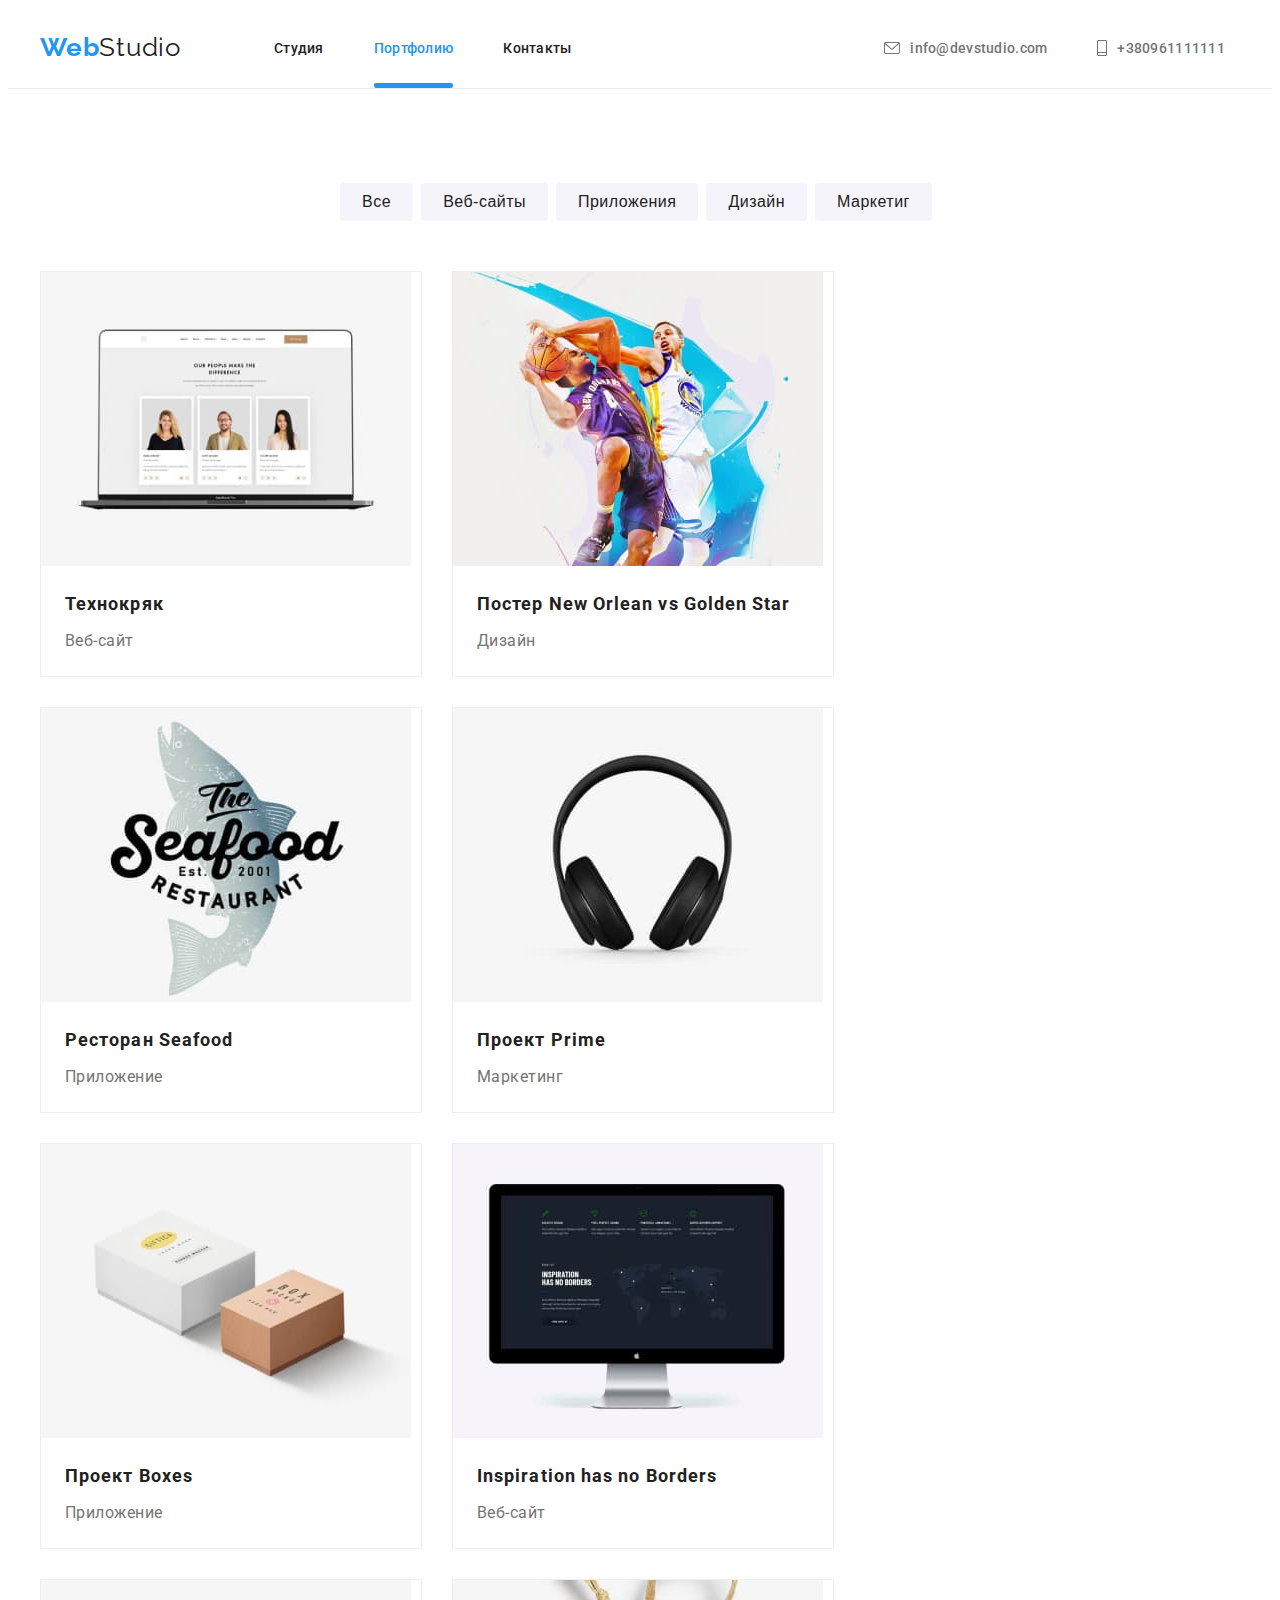
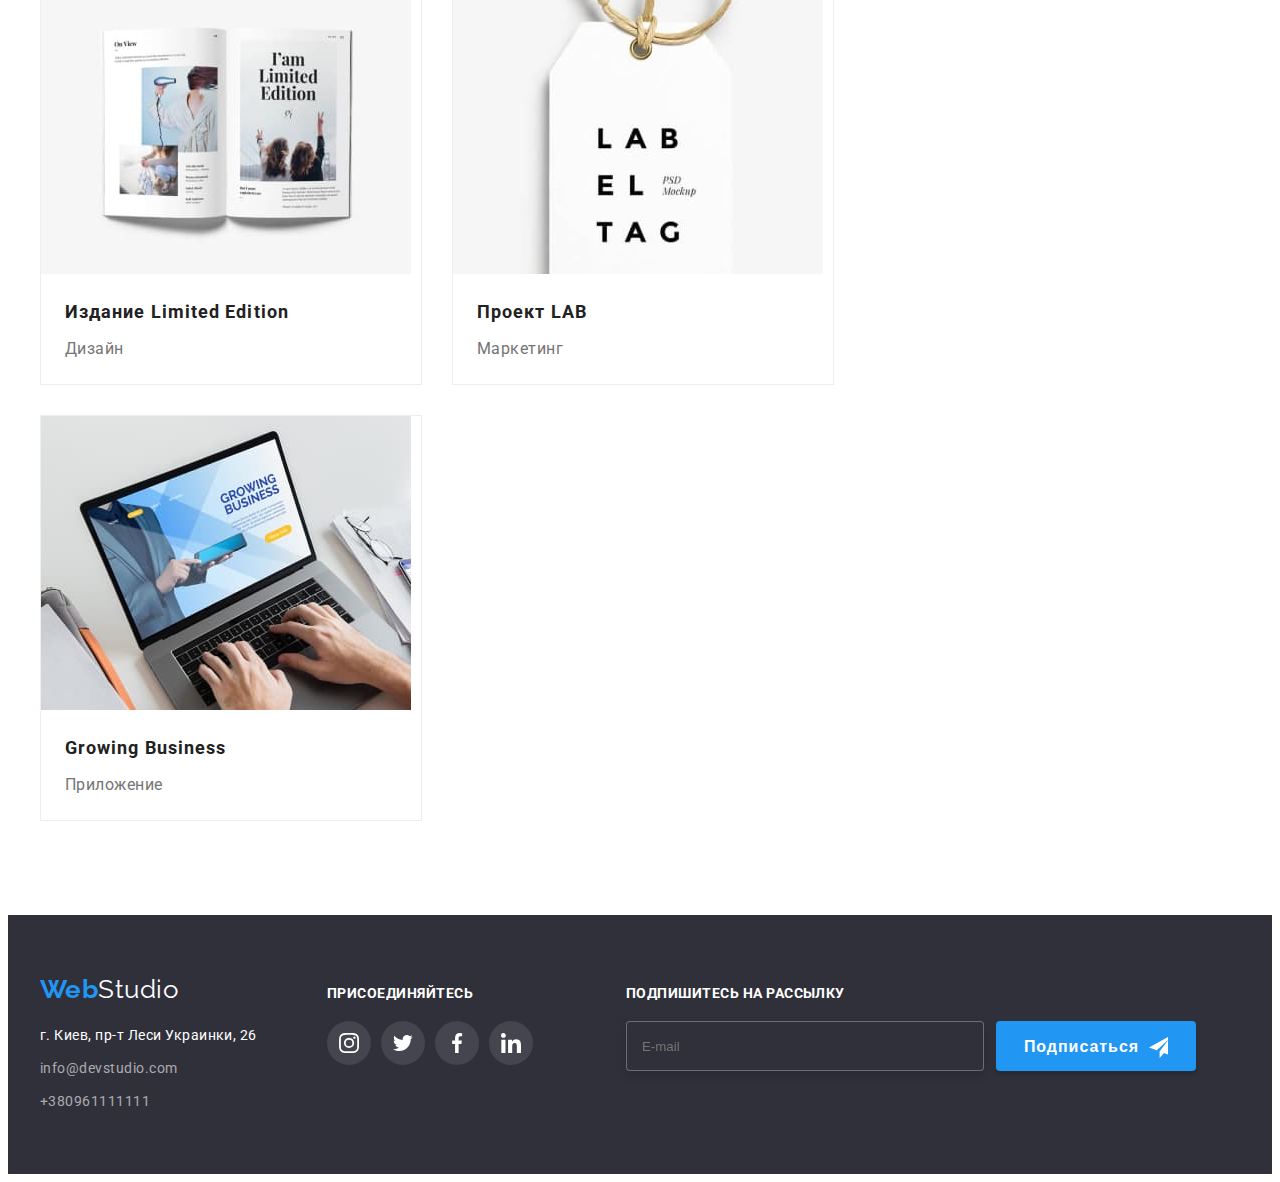
==== portfolio.html @ 242b88d7 "Добавляет ДЗ6" ====
<!DOCTYPE html>
<html lang="ru">
  <head>
    <link href="https://fonts.googleapis.com/css2?family=Tangerine&display=swap" rel="stylesheet">
    <meta charset="UTF-8" />
    <meta name="viewport" content="width=device-width, initial-scale=1.0" />
    <title>Портфолио</title>
    <link rel="preconnect" href="https://fonts.gstatic.com">
    <link href="https://fonts.googleapis.com/css2?family=Raleway:wght@700&family=Roboto:wght@400;500;700;900&display=swap" rel="stylesheet">
    <link rel="stylesheet" href="https://cdnjs.cloudflare.com/ajax/libs/modern-normalize/1.0.0/modern-normalize.min.css" 
    integrity="sha512-ISS7cAi1PEhQ8jnbJpJZMd29NlhNj4AWYyLOSp2CE/CsHxTCu+r+t0D2yoJudVrd0/8fTVPUVDzY5Tvli75u/g==" crossorigin="anonymous" />
    <link rel="stylesheet" href="./css/common.css"/>
    <link rel="stylesheet" href="./css/portfolio.css">
  </head>
 





  <body>
    <header class="page-header"> 
        <div class="container">
        <nav class="main-nav">
            <a href="./index.html" lang="en" class="logo"><span class="logo-color">Web</span>Studio</a>
            <ul class="site-nav">
                <li class="item"><a class="link" href="./index.html">Студия</a></li>
                <li class="item"><a class="link current" href="./portfolio.html">Портфолию</a></li> 
                <li class="item"><a class="link" href="">Контакты</a></li>
            </ul>
        </nav>    
        <div class="container">
            <ul class="contacts list">
                <li class="item">
                    <a class="contacts-link" href="mailto:info@devstudio.com">
                        <svg class="contacts-icon" width="16" height="12">
                            <use href="./images/icons.svg#icon-envelope"></use>
                        </svg>
                        info@devstudio.com</a></li>


                <li class="item">
                    <a class="contacts-link" href="tel:+380961111111">
                         <svg class="contacts-icon" width="10" height="16">
                            <use href="./images/icons.svg#icon-smartphone"></use>
                        </svg>
                        +380961111111</a></li>
                    
       

            
                </ul>
        </div>
        </div>
    </header>
   
    <main>

    <!--Портфолио-->
    <section class="general-portfolio">
        <h1 class="visually-hidden">Портфолио</h1>
        <ul class="button-items">
            <li><button type="button" class="button primary">Все</button></li>
            <li><button type="button" class="button primary">Веб-сайты</button></li>
            <li><button type="button" class="button primary">Приложения</button></li>
            <li><button type="button" class="button primary">Дизайн</button></li>
            <li><button type="button" class="button primary">Маркетиг</button></li>
        </ul>


    <div class="container">
        <ul class="portfolio">
            <li class="item"> 
                <div class="card-thumb">
                    <div class="thumb">
                    <a href="" class="link"> </a>
                    <img src="./images/technokryak.jpg" alt="Технокряк" width="370">  
                  
                    <p class="card-text">Технокряк это современная площадка распространения коронавируса. Компании используют эту платформу для цифрового шпионажа и атак на защищённые сервера конкурентов.</p>
            </div>
            <div class="card-content">
            <h2 class="title">Технокряк</h2>
                    <p class="text">Веб-сайт</p>
                </div>
            </div>
                </li> 
                  
           
            <li class="item">
               
                    <div class="card-thumb">
                        <div class="thumb">
                        <a href="" class="link"> </a>
                <img src="./images/neworleans.jpg" alt="Постер New Orlean vs Golden Star" width="370">
                <p class="card-text">Технокряк это современная площадка распространения коронавируса. Компании используют эту платформу для цифрового шпионажа и атак на защищённые сервера конкурентов.</p>
            </div>
                     <div class="card-content">
                      <h2 class="title">Постер New Orlean vs Golden Star</h2>
                      <p class="text">Дизайн</p>
                      </div>
                    </div> 
            </li>
            <li class="item">
                
                    <div class="card-thumb">
                        <div class="thumb">
                        <a href="" class="link"> </a>
                <img src="./images/restoran.jpg" alt="Ресторан Seafood" width="370">
                <p class="card-text">Технокряк это современная площадка распространения коронавируса. Компании используют эту платформу для цифрового шпионажа и атак на защищённые сервера конкурентов.</p>
            </div>
                 <div class="card-content">
                <h2 class="title">Ресторан Seafood</h2>
                <p class="text">Приложение</p>
                </div>
            </div> 
        </li>
                
               
            <li class="item">
               
                    <div class="card-thumb">
                        <div class="thumb">
                        <a href="" class="link"> </a>
                <img src="./images/prime.jpg" alt="Проект Prime" width="370">
                <p class="card-text">Технокряк это современная площадка распространения коронавируса. Компании используют эту платформу для цифрового шпионажа и атак на защищённые сервера конкурентов.</p>
            </div>
                 <div class="card-content">
                <h2 class="title">Проект Prime</h2>
                <p class="text">Маркетинг</p>
                </div>
             </div> 
           
        </li>
                 
               
            <li class="item">
                
                    <div class="card-thumb">
                        <div class="thumb">
                        <a href="" class="link"> </a>
                <img src="./images/boxex.jpg" alt="Проект Boxes" width="370">
                <p class="card-text">Технокряк это современная площадка распространения коронавируса. Компании используют эту платформу для цифрового шпионажа и атак на защищённые сервера конкурентов.</p>
            </div>
                 <div class="card-content">
                <h2 class="title">Проект Boxes</h2>
                <p class="text">Приложение</p>
                </div>

           </div> 
        </li>
                 
                
            <li class="item">
                
                    <div class="card-thumb">
                        <div class="thumb">
                        <a href="" class="link"> </a>
                <img src="./images/noborders.jpg" alt="Inspiration has no Borders" width="370">
                
                <p class="card-text">Технокряк это современная площадка распространения коронавируса. Компании используют эту платформу для цифрового шпионажа и атак на защищённые сервера конкурентов.</p>
            </div>


                 <div class="card-content">
                <h2 class="title">Inspiration has no Borders</h2>
                <p class="text">Веб-сайт</p>
                </div>
           </div> 
        </li>
                

            <li class="item">
                
                    <div class="card-thumb">
                        <div class="thumb">
                        <a href="" class="link"> </a>
                <img src="./images/limitededition.jpg" alt="Издание Limited Edition" width="370">
                <p class="card-text">Технокряк это современная площадка распространения коронавируса. Компании используют эту платформу для цифрового шпионажа и атак на защищённые сервера конкурентов.</p>
            </div>
                <div class="card-content">
                <h2 class="title">Издание Limited Edition</h2>
                <p class="text">Дизайн</p>
                </div>

           </div>
        </li>
                

            <li class="item">
              
                    <div class="card-thumb">
                        <div class="thumb">
                        <a href="" class="link"> </a>
                <img src="./images/lab.jpg" alt="Проект LAB" width="370">
                <p class="card-text">Технокряк это современная площадка распространения коронавируса. Компании используют эту платформу для цифрового шпионажа и атак на защищённые сервера конкурентов.</p>
            </div>
                
                    <div class="card-content">
                        <h2 class="title">Проект LAB</h2>
                <p class="text">Маркетинг</p>
                </div>

          </div>
        </li>
             
                
            <li class="item">
           
                    <div class="card-thumb">
                        <div class="thumb">
                        <a href="" class="link"> </a>
                <img src="./images/growingbussines.jpg" alt="Growing Business"  width="370">
                <p class="card-text">Технокряк это современная площадка распространения коронавируса. Компании используют эту платформу для цифрового шпионажа и атак на защищённые сервера конкурентов.</p>
            </div>
                <div class="card-content">
                     <h2 class="title">Growing Business</h2>
                     <p class="text">Приложение</p>
                </div>
         </div>
            </li>
                
                
        </ul>
    </div>
    </section>

    </main>

   <footer class="footer">
        <!--Адрес-->
        <div class="container main">
            <div class="footer-address">
    
            <a href="" lang="en" class="logo-footer"><span class="logo-color">Web</span>Studio</a>
            
            
            <address class="address-title">
                <p class="address-p">г. Киев, пр-т Леси Украинки, 26 </p>
            </address>
            
            <address >
                <ul class="main-address">
                    <li class="item"><a class="address-link" href="mailto:info@devstudio.com">info@devstudio.com</a></li>
                    <li class="item"><a class="address-link" href="tel:+380961111111">+380961111111</a></li>
                 </ul>   
                </address>
            </div>   
           
    
          <div class="footer-nav">
              <h2 class="title">Присоединяйтесь</h2>
              <ul class="nav-footer">
                <li class="nav-item"> 
                    <a href="" class="nav-link-footer">
                        <svg class="nav-icon" width="20" hight="20">
                            <use href="./images/icons.svg#icon-instagram"></use>
                        </svg>
                    </a>
                </li>
                <li class="nav-item">
                    <a href="" class="nav-link-footer"><svg class="nav-icon" width="20" hight="20">
                        <use href="./images/icons.svg#icon-twitter"></use>
                    </svg></a>
                </li>
                <li class="nav-item">
                    <a href="" class="nav-link-footer"><svg class="nav-icon" width="20" hight="20">
                        <use href="./images/icons.svg#icon-facebook"></use>
                    </svg></a>
                </li>
                <li class="nav-item">
                    <a href="" class="nav-link-footer"><svg class="nav-icon" width="20" hight="20">
                        <use href="./images/icons.svg#icon-linkedin"></use>
                    </svg></a>
                </li>
            </ul>
    
    
    
          </div>
          <div class="subscribe">
            <h2 class="title">Подпишитесь на рассылку</h2>
            <label class="subscribe-label">
                <input type="text" class="subscribe-input" name="text" placeholder="E-mail">
                <button class="subscribe-button">Подписаться</button>
            </label>
         </div>
     </div> 
        
     
</footer>
    </body>
</html>
---- css/common.css ----
:root {
    --primary-text-color: #212121;
    --title-text-color: #757575;
    --accent-color: #2196F3;
    --primary-bg-color: #ffffff; 
    --bgc-main: #2F303A;
    --bgc-accent: #F5F4FA;
    --icon-color: #AFB1B8; 
    --timing-fn: cubic-bezier(0.4, 0, 0.2, 1)
}


body {
    background-color: #ffffff;
    color: #212121;
    text-decoration: none;
    font-family: 'Roboto', sans-serif;
    letter-spacing: 0.03em;
}

ul {
    list-style: none;
}

a {
    text-decoration: none;
}

img {
    display: block;
    max-width: 100%;
    height: auto;
}

.visually-hidden {
    position: absolute;
    width: 1px;
    height: 1px;
    margin: -1px;
    border: 0;
    padding: 0;
    white-space: nowrap;
    clip-path: inset(100%);
    clip: rect(0 0 0 0);
    overflow: hidden;
}

/* logo */

.logo {
    display: block;
    font-family: 'Raleway', sans-serif;
    font-weight: 400;
    font-size: 26px;
    line-height: 1.15;
    color: var(--primary-text-color);
    letter-spacing: 0.03em;
}

.logo-color{
    font-family: 'Raleway', sans-serif;
    font-weight: 700;
    font-size: 26px;
    line-height: 1.15;
    color: var(--accent-color);
}

.logo:hover,
.logo:focus {
    color: var(--primary-text-color); 
}

/* Утилиты */

.list {
    padding: 0;
    margin: 0;
    list-style: none;
}

.main-nav {
    display: flex;
    align-items: center;
}

.container {
    display: flex;
    align-items: center;

    margin-left: auto;
    margin-right: auto;
    width: 1200px;
    padding-left: 15px;
    padding-right: 15px;
    
    /* outline: 1px solid red; */
}

/* Site nav */

.page-header {
    background-color: var(--primary-bg-color);
     
    /* width: 1200px; */
    /* background-color: blanchedalmond; */
}

.site-nav {
    margin: 0;
    padding: 0;
    display: flex;
    margin-left: 93px;
}

.site-nav .item + .item {
    margin-left: 50px;
}

/* .site-nav .item:not(:last-child) {
    margin-right: 50px;
} */

.site-nav .link {
    position: relative;
    display: block;
    padding-top: 32px;
    padding-bottom: 32px;

    color: var(--primary-text-color);
    font-style: normal;
    font-weight: 500;
    font-size: 14px;
    line-height: 1.15;    
    letter-spacing: 0.02em;

    transition: color 250ms var(--timing-fn);
    
}

.site-nav .link:hover,
.site-nav .link:focus {
    color: var(--accent-color);
}

.site-nav .link.current {
    color: var(--accent-color);
    
}

.site-nav .link.current::after {
    position: absolute;
    left: 0;
    bottom: 0;

    content: "";
    display: block;
    width: 100%;
    height: 5px;
    background-color: var(--accent-color);
    border-radius: 2px;
}


.contacts {
    display: flex;
    align-items: center;
    margin-left: auto;
}

.contacts .item + .item {
    margin-left: 50px;
}

.contacts-link:hover,
.contacts-link:focus {
    fill: var(--accent-color);
    
}

.contacts-link {
    display: flex;
    color: var(--title-text-color);
    font-weight: 500;
    font-size: 14px;
    line-height: 1.15;
    letter-spacing: 0.02em;

    
    transition: color 250ms var(--timing-fn);
    
}

.contacts .contacts-link:hover,
.contacts .contacts-link:focus {
    color: var(--accent-color);
    
}


.contacts-icon {
    display: flex;
    justify-content: center;
    align-self: center;
    margin-right: 10px;
    fill: currentColor;
}

/*footer*/

.footer {
    padding-top: 60px;
    padding-bottom: 60px;
    background-color: var(--bgc-main);
}

.logo-footer {
    font-family: 'Raleway', sans-serif;
    font-weight: 400;
    font-size: 26px;
    line-height: 1.15;
    color: var(--primary-bg-color);
}

.logo-color{
    font-family: 'Raleway', sans-serif;
    font-weight: 700;
    font-size: 26px;
    line-height: 1.15;
    color: var(--accent-color);
}

.main-address {
    margin: 0;
    padding: 0;
}

.address-p {
    margin: 0;
    padding: 0;
}

.address-title {
    margin: 0;
    padding: 0;
    color: var(--primary-bg-color);
    font-style: normal;
    font-weight: normal;
    font-size: 14px;
    line-height: 1.71;
    padding-bottom: 9px;
    padding-top: 20px;
}

.main-address .address-link {
    color: rgba(255 ,255 ,255 ,0.6 );
    font-style: normal;
    font-weight: normal;
    font-size: 14px;
    line-height: 1.71;
}


.container.main {
    display: flex; 
}

.footer-address{
    display: block;
    align-self: baseline;
}

.main-address .item:not(:last-child){
    padding-bottom: 9px;
}

/*Присоединяйтесь*/

.footer-nav .title {
    margin: 0;
    padding: 0;
    text-transform: uppercase;
    color: var(--primary-bg-color);
    font-style: normal;
    font-weight: bold;
    font-size: 14px;
    line-height: 1.14;
    margin-bottom: 20px;

}

.footer-nav {
    display: block;
    margin-left: 70px;

    align-self: baseline;
    
}

.nav-footer {
    display: flex;
    margin: 0;
    padding: 0;
    justify-content: center;
    align-items: center;
    margin-bottom: 30px;
}

.nav-link-footer {
    display: flex;
    justify-content: center;
    align-items: center;
    width: 44px;
    height: 44px;
    color: var(--primary-bg-color); 
    background-color: rgba(255, 255, 255, 0.1);
    border-radius: 50%;

    transition: color 250ms var(--timing-fn), background-color 250ms var(--timing-fn);

}

.nav-link-footer:hover,
.nav-link-footer:focus {
    background-color: var(--accent-color);
    color: var(--primary-bg-color);
    
} 

.nav-icon{
    fill: var(--primary-bg-color);
    height: 44px;
} 

.nav-footer .nav-item:not(:last-child) {
    margin-right: 10px;
}



/* Subscribe */

.subscribe {
    display: block;
    justify-content: center;
    align-self: baseline;
    margin-left: 93px;

}


.subscribe .title {
    margin: 0;
    padding: 0;
    text-transform: uppercase;
    color: var(--primary-bg-color);
    font-style: normal;
    font-weight: bold;
    font-size: 14px;
    line-height: 1.14;
    margin-bottom: 20px;
}

.subscribe-label {
    display: flex;

}

.subscribe-input {
    padding: 15px;
    width: 358px;
    height: 50px;
    background: var(--bgc-main);
    border: 1px solid rgba(255, 255, 255, 0.3);
    box-sizing: border-box;
    filter: drop-shadow(0px 4px 4px rgba(0, 0, 0, 0.15));
    border-radius: 4px;
    margin-right: 12px;
}

.subscribe .subscribe-button  {
    display: flex;
    align-items: center;
   

    width: 200px;
    height: 50px;
    padding: 10px 28px;

    color: var(--primary-bg-color);
    background-color: var(--accent-color);
    font-weight: bold;
    font-size: 16px;
    line-height: 1.87;
    letter-spacing: 0.06em;
    border: none;

    box-shadow: 0px 4px 4px rgba(0, 0, 0, 0.15);
    border-radius: 4px;
}

.subscribe .subscribe-button::after {
    content: "";
    display: inline-block;
    width: 24px;
    height: 24px;
    margin-left: 10px;

    background-image: url(../images/icon\ send\ \(1\).svg);
}
---- css/portfolio.css ----
/* portfolio */
.page-header {
    border-bottom: 1px solid #ECECEC ;
}

.button-items {
    margin: 0;
    padding: 0;
    display: flex;
    justify-content: center;
    margin-bottom: 50px;
}

.button.primary {
    margin-right: 8px;
    padding: 6px 22px;

    background-color: var(--bgc-accent);
    color: var(--primary-text-color);
    font-weight: 500;
    font-size: 16px;
    line-height: 1.62;
    border: none;
    border-radius: 4px;

    letter-spacing: 0.03em;

    transition: color 250ms var(--timing-fn), background-color 250ms var(--timing-fn), box-shadow 250ms var(--timing-fn) ;
}


.button.primary:focus,
.button.primary:hover {
    color: var(--primary-bg-color);
    background-color: var(--accent-color);
    box-shadow: 0px 3px 1px rgba(0, 0, 0, 0.1), 0px 1px 2px rgba(0, 0, 0, 0.08), 0px 2px 2px rgba(0, 0, 0, 0.12);
}

.general-portfolio {
    padding-top: 94px;
    padding-bottom: 94px;
}

.portfolio {
    margin: 0;
    padding: 0;
    display: flex;
    flex-wrap: wrap;
    margin-top: -30px;
    margin-left: -30px;
    
    /* outline: 1px solid greenyellow; */
}

.portfolio .title {
    margin: 0;
    padding: 0;
    color: var(--primary-text-color);
    font-weight: 700;
    font-size: 18px;
    line-height: 2;
    letter-spacing: 0.06em;
    margin-bottom: 4px;
    
    /* outline: 1px solid green; */
   
}

.portfolio .text {
    margin: 0;
    padding: 0;
    color: var(--title-text-color);
    font-weight: normal;
    font-size: 16px;
    line-height: 1.87;
    letter-spacing: 0.03em;
    
    /* outline: 1px solid blue; */
   
    
}

.portfolio .item {
    border: 1px solid #EEEEEE;
    flex-basis: calc(100% / 3 - 30px );
    margin-top: 30px;
    margin-left: 30px;

    
    /* outline: 1px solid red; */
}

.portfolio .card-thumb:hover,
.portfolio .card-thumb:focus {
    box-shadow: 0px 1px 1px rgba(0, 0, 0, 0.12), 0px 4px 4px rgba(0, 0, 0, 0.06), 1px 4px 6px rgba(0, 0, 0, 0.16);
}


.card-content {
    padding: 20px 24px;

    /* outline: 5px solid orange; */
}

.card-thumb .card-text {
    margin: 0;
    position: absolute;
    top: 0;
    left: 0;
    font-style: normal;
    font-weight: normal;
    font-size: 18px;
    line-height: 1.56;
    letter-spacing: 0.03em;
    color: var(--primary-bg-color);
    padding: 63px 24px;
    background-color: rgba(33, 150, 243, 0.9);
    
    opacity: 0;
    transform: translateY(100%);
    transition: all 250ms var(--timing-fn); 
}

.card-thumb:hover .card-text{ 
    opacity: 1;
    transform: translateY(0);
    
    
}

.card-thumb .thumb {
    position: relative;
    overflow: hidden;
    
}
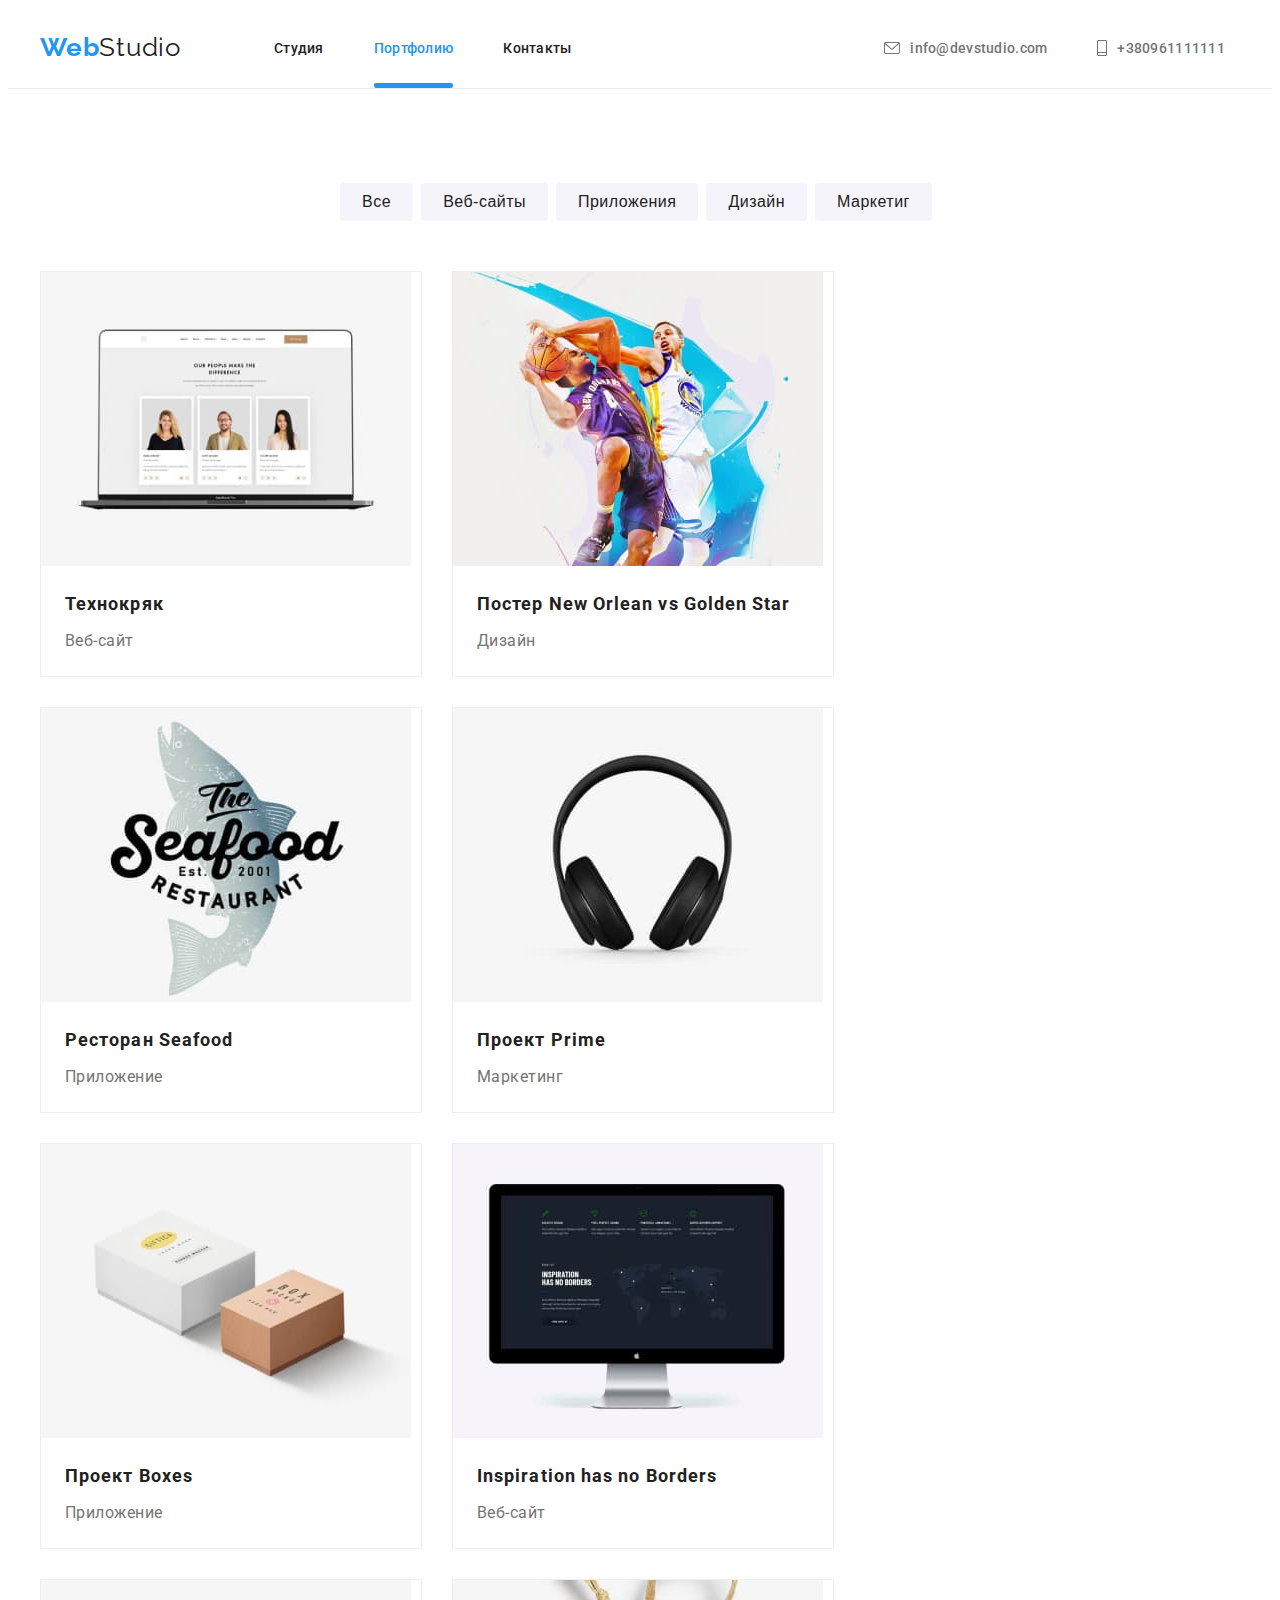
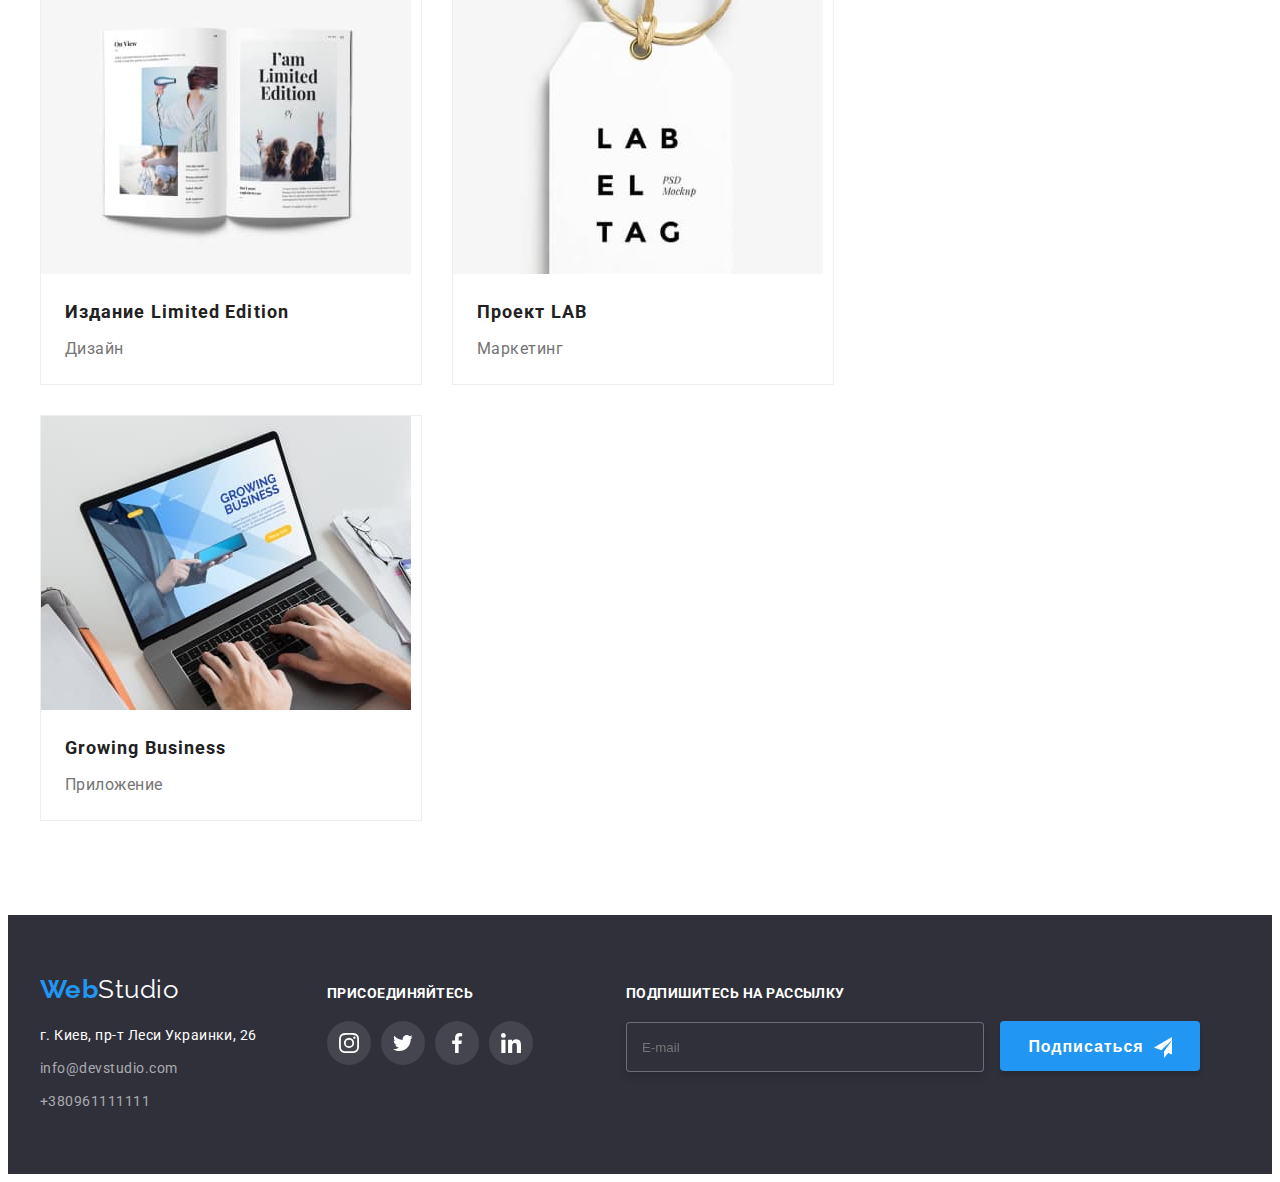
==== commit 754cba66: "Добавляет ДЗ6" ====
--- a/portfolio.html
+++ b/portfolio.html
@@ -281,8 +281,8 @@
             <h2 class="title">Подпишитесь на рассылку</h2>
             <label class="subscribe-label">
                 <input type="text" class="subscribe-input" name="text" placeholder="E-mail">
-                <button class="subscribe-button">Подписаться</button>
             </label>
+            <button class="subscribe-button">Подписаться</button>
          </div>
      </div> 
         
--- a/css/common.css
+++ b/css/common.css
@@ -358,11 +358,6 @@
     font-size: 14px;
     line-height: 1.14;
     margin-bottom: 20px;
-}
-
-.subscribe-label {
-    display: flex;
-
 }
 
 .subscribe-input {
@@ -378,10 +373,9 @@
 }
 
 .subscribe .subscribe-button  {
-    display: flex;
+    display: inline-flex;
     align-items: center;
    
-
     width: 200px;
     height: 50px;
     padding: 10px 28px;
@@ -398,6 +392,8 @@
     border-radius: 4px;
 }
 
+
+
 .subscribe .subscribe-button::after {
     content: "";
     display: inline-block;
@@ -405,5 +401,5 @@
     height: 24px;
     margin-left: 10px;
 
-    background-image: url(../images/icon\ send\ \(1\).svg);
-}
+    background-image: url(../images/icon-send.svg);
+}
